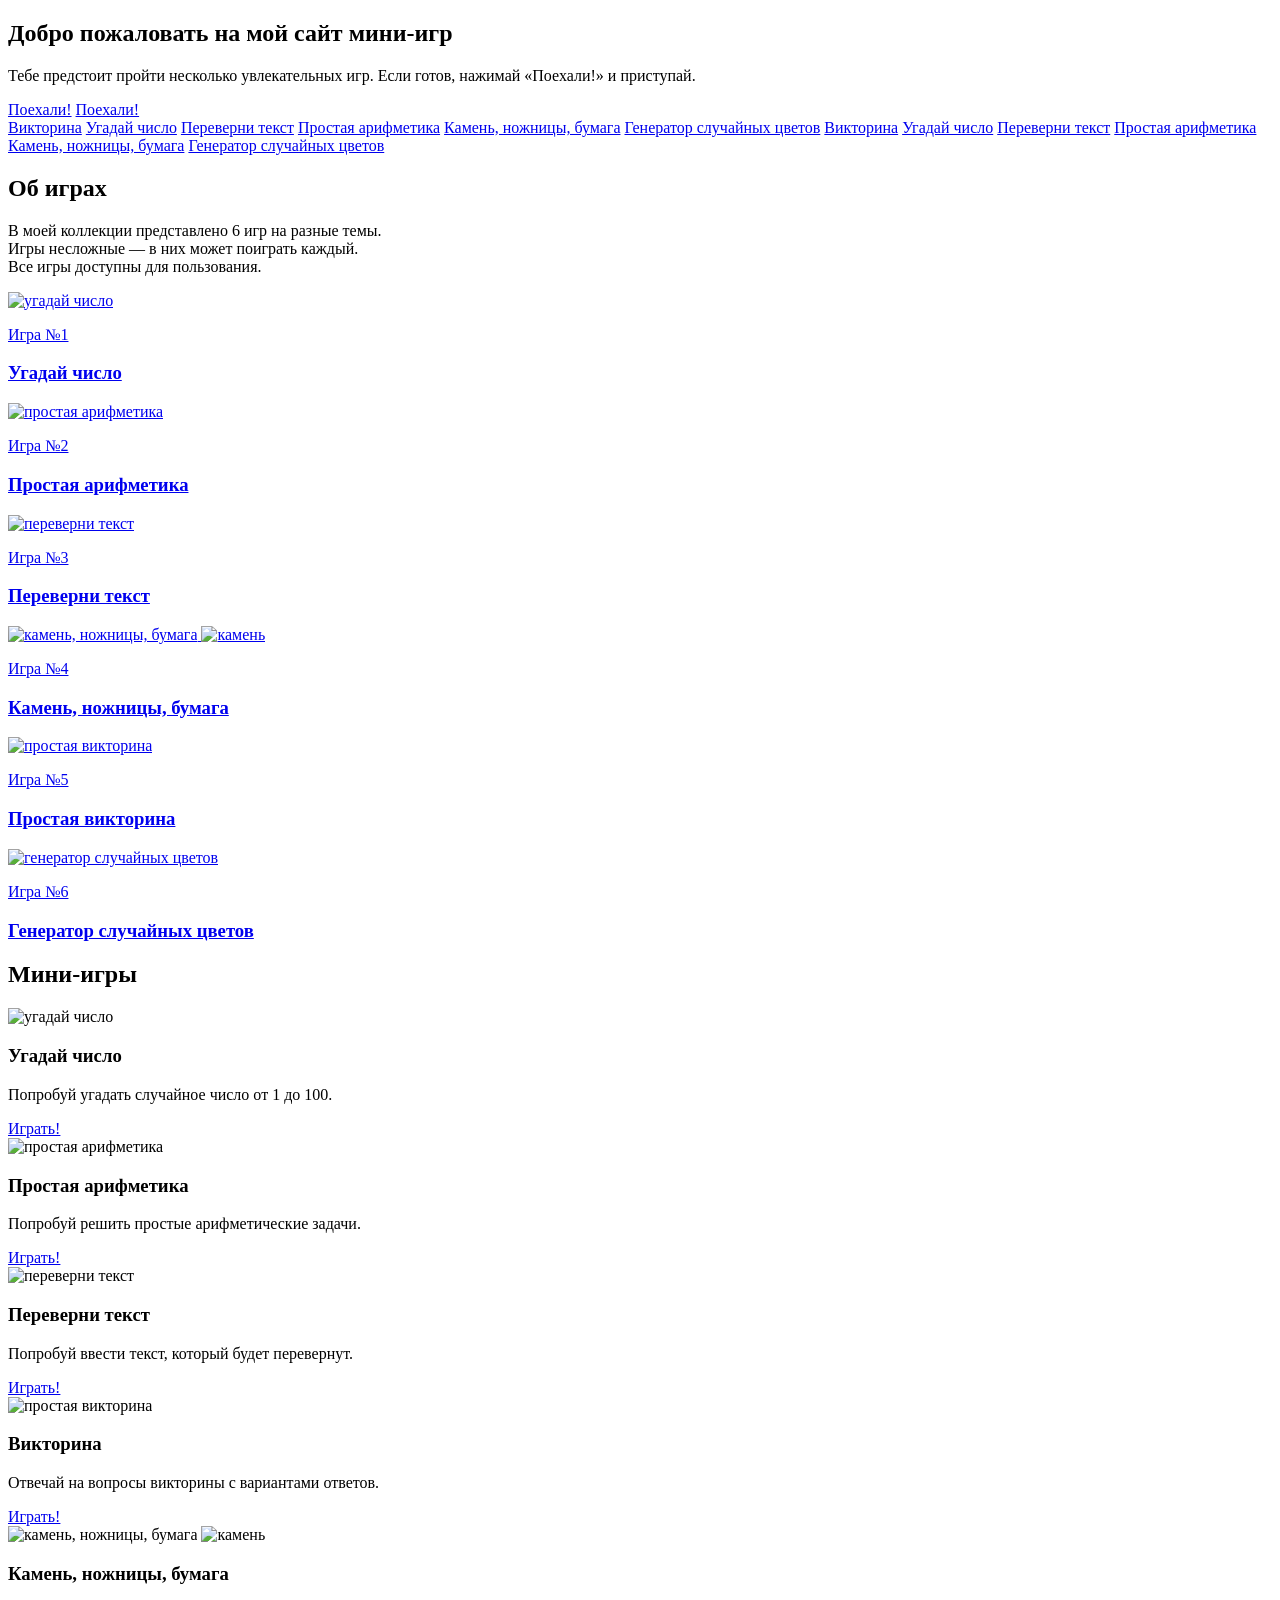
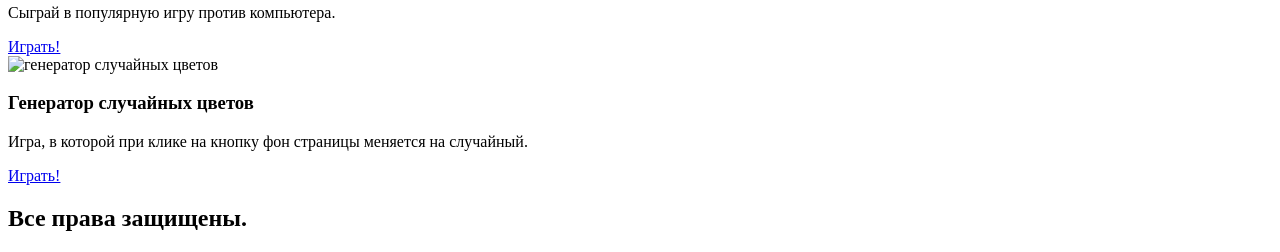
==== index.html @ 5553cb38 "unnecessary code removed" ====
<!DOCTYPE html>
<html lang="ru">
<head>
  <meta charset="UTF-8">
  <meta name="viewport" content="width=device-width, initial-scale=1.0">
  <link rel="preconnect" href="https://fonts.googleapis.com">
  <link rel="preconnect" href="https://fonts.gstatic.com" crossorigin>
  <link href="https://fonts.googleapis.com/css2?family=Montserrat:wght@100..900&display=swap" rel="stylesheet">
  <link rel="stylesheet" href="./style.css">
  <title>Мини-игры</title>
</head>

<body>
  <section class="top center">
    <h1 class="top__title">Добро пожаловать на&nbsp;мой сайт мини-игр</h1>
    <p class="top__description">Тебе предстоит пройти несколько увлекательных игр. Если готов, нажимай <span>«Поехали!»</span> и <span>приступай</span>.</p>
    <a class="top__button" href="#about">Поехали!</a>
    <a class="top__button-mobile" href="#mini-games">Поехали!</a>
    <div class="top__container">
      <div class="top__animated">
        <a class="top__string" href="#quiz">Викторина</a>
        <a class="top__string" href="#guess-number">Угадай число</a>
        <a class="top__string" href="#text-turn">Переверни текст</a>
        <a class="top__string" href="#arithmetic">Простая арифметика</a>
        <a class="top__string" href="#rock-paper-scissors">Камень, ножницы, бумага</a>
        <a class="top__string" href="#colour-generator">Генератор случайных цветов</a>
        <a class="top__string" href="#quiz">Викторина</a>
        <a class="top__string" href="#guess-number">Угадай число</a>
        <a class="top__string" href="#text-turn">Переверни текст</a>
        <a class="top__string" href="#arithmetic">Простая арифметика</a>
        <a class="top__string" href="#rock-paper-scissors">Камень, ножницы, бумага</a>
        <a class="top__string" href="#colour-generator">Генератор случайных цветов</a>
      </div>
    </div>
  </section>
  
  <section class="about center" id="about">
    <h2 class="about__title">Об играх</h2>
    <p>В моей коллекции представлено 6 игр на разные темы. <br>Игры несложные — в них может поиграть каждый. <br>Все игры доступны для пользования.
    </p>
    <div class="about__content">
      <a class="card-mini" href="#guess-number">
        <img src="./img/content/game1.svg" alt="угадай число">
        <div class="card-mini__description">
          <p class="card-mini__number">Игра №1</p>
          <h3 class="card-mini__name">Угадай число</h3>
        </div>
      </a>
      
      <a class="card-mini" href="#arithmetic">
        <img src="./img/content/game2.svg" alt="простая арифметика">
        <div class="card-mini__description">
          <p class="card-mini__number">Игра №2</p>
          <h3 class="card-mini__name">Простая арифметика</h3>
        </div>
      </a>
      
      <a class="card-mini" href="#text-turn">
        <img src="./img/content/game3.svg" alt="переверни текст">
        <div class="card-mini__description">
          <p class="card-mini__number">Игра №3</p>
          <h3 class="card-mini__name">Переверни текст</h3>
        </div>
      </a>
      
      <a class="card-mini" href="#rock-paper-scissors">
        <div class="back">
          <img class="back" src="./img/content/game4.svg" alt="камень, ножницы, бумага">
          <img class="front" src="./img/content/game4-add.png" alt="камень">
        </div>
        <div class="card-mini__description">
          <p class="card-mini__number">Игра №4</p>
          <h3 class="card-mini__name">Камень, ножницы, бумага</h3>
        </div>
      </a>
      
      <a class="card-mini" href="#quiz">
        <img src="./img/content/game5.svg" alt="простая викторина">
        <div class="card-mini__description">
          <p class="card-mini__number">Игра №5</p>
          <h3 class="card-mini__name">Простая викторина</h3>
        </div>
      </a>
      
      <a class="card-mini" href="#colour-generator">
        <img src="./img/content/game6.svg" alt="генератор случайных цветов">
        <div class="card-mini__description">
          <p class="card-mini__number">Игра №6</p>
          <h3 class="card-mini__name">Генератор случайных цветов</h3>
        </div>
      </a>
    </div>
  </section>

  <section class="mini-games center" id="mini-games">
    <h2 class="about__title">Мини-игры</h2>
    <div class="mini-games__content">
      <article class="card" id="guess-number">
        <img src="./img/content/game1.svg" alt="угадай число">
        <div class="card__description">
          <h3 class="card__name">Угадай число</h3>
          <p class="card__text">Попробуй угадать случайное число&nbsp;от&nbsp;1&nbsp;до&nbsp;100.</p>
          <a class="card__button" href="./all-games/guess-number.html">Играть!</a>
        </div>
      </article>
      
      <article class="card" id="arithmetic">
        <img src="./img/content/game2.svg" alt="простая арифметика">
        <div class="card__description">
          <h3 class="card__name">Простая арифметика</h3>
          <p class="card__text">Попробуй решить простые арифметические задачи.</p>
          <a class="card__button" href="./all-games/arithmetic.html">Играть!</a>
        </div>
      </article>
      
      <article class="card" id="text-turn">
        <img src="./img/content/game3.svg" alt="переверни текст">
        <div class="card__description">
          <h3 class="card__name">Переверни текст</h3>
          <p class="card__text">Попробуй ввести текст, который будет&nbsp;перевернут.</p>
          <a class="card__button" href="./all-games/text-turn.html">Играть!</a>
        </div>
      </article>
   
      <article class="card" id="quiz">
        <img src="./img/content/game5.svg" alt="простая викторина">
        <div class="card__description">
          <h3 class="card__name">Викторина</h3>
          <p class="card__text">Отвечай на вопросы викторины с&nbsp;вариантами ответов.</p>
          <a class="card__button" href="./all-games/quiz.html">Играть!</a>
        </div>
      </article>
      
      <article class="card" id="rock-paper-scissors">
        <div class="back">
          <img src="./img/content/game4.svg" alt="камень, ножницы, бумага">
          <img class="front" src="./img/content/game4-add.png" alt="камень">
        </div>
        <div class="card__description">
          <h3 class="card__name">Камень, ножницы, бумага</h3>
          <p class="card__text">Сыграй в популярную игру против&nbsp;компьютера.</p>
          <a class="card__button" href="./all-games/rock-paper-scissors.html">Играть!</a>
        </div>
      </article>
      
      <article class="card" id="colour-generator">
        <img src="./img/content/game6.svg" alt="генератор случайных цветов">
        <div class="card__description">
          <h3 class="card__name">Генератор случайных цветов</h3>
          <p class="card__text">Игра, в которой при клике на кнопку фон страницы меняется на случайный.</p>
          <a class="card__button" href="./all-games/colour-generator.html">Играть!</a>
        </div>
      </article>
    </div>
  </section>

  <footer class="footer center">
    <h2 class="footer__title">Все права защищены.</h2>
  </footer>
  
</body>
</html>
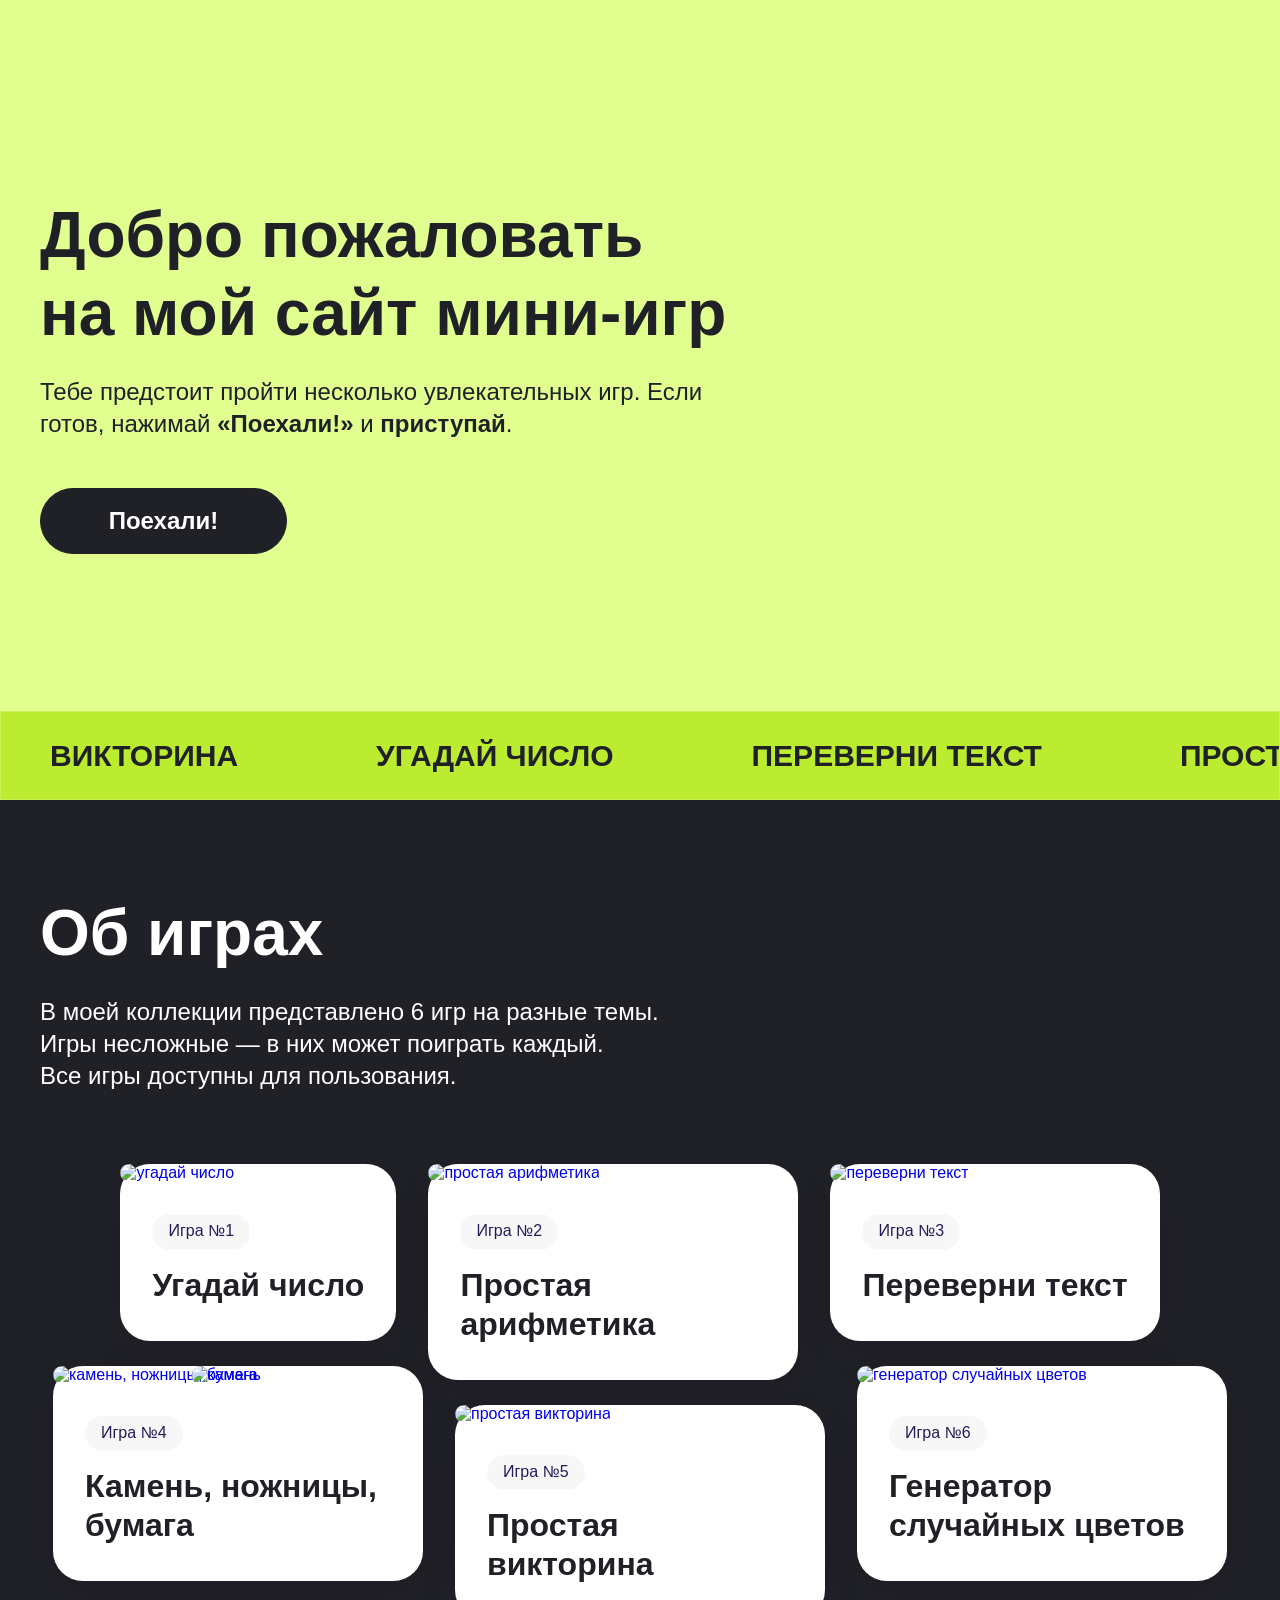
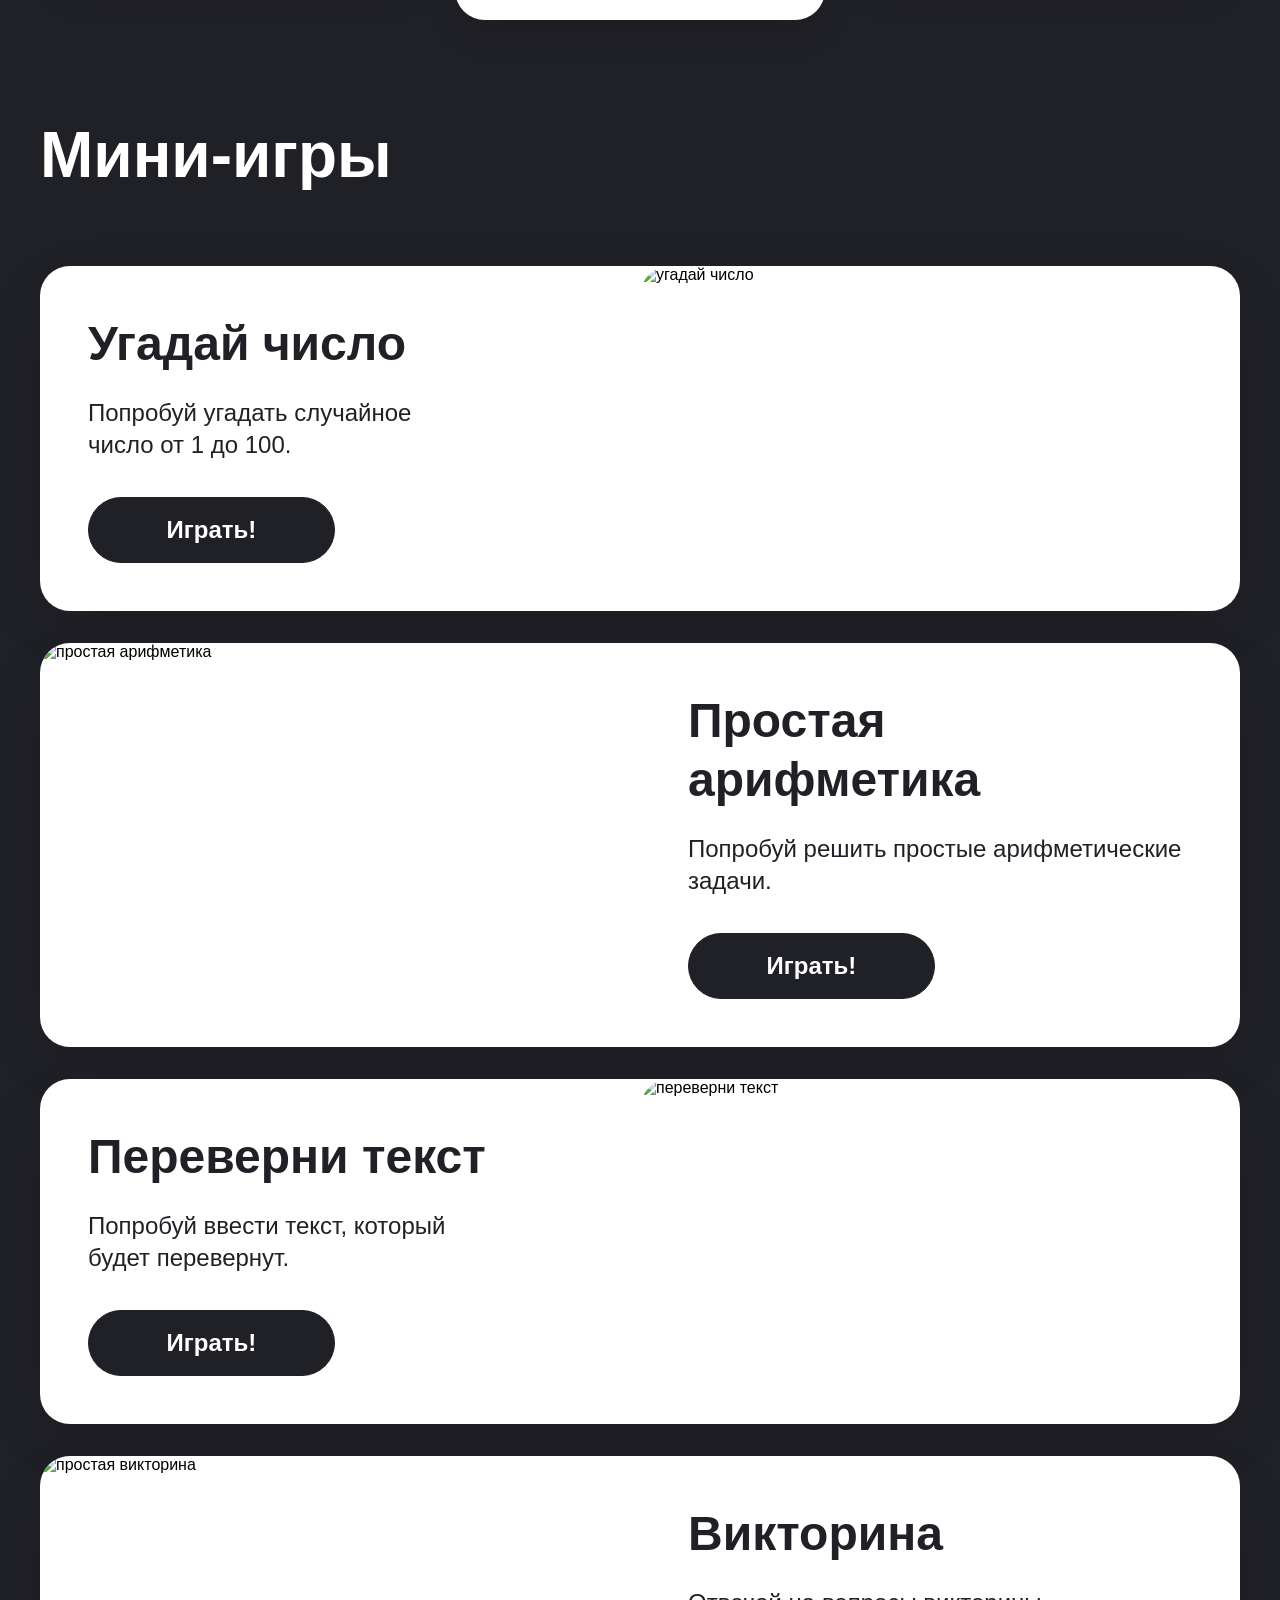
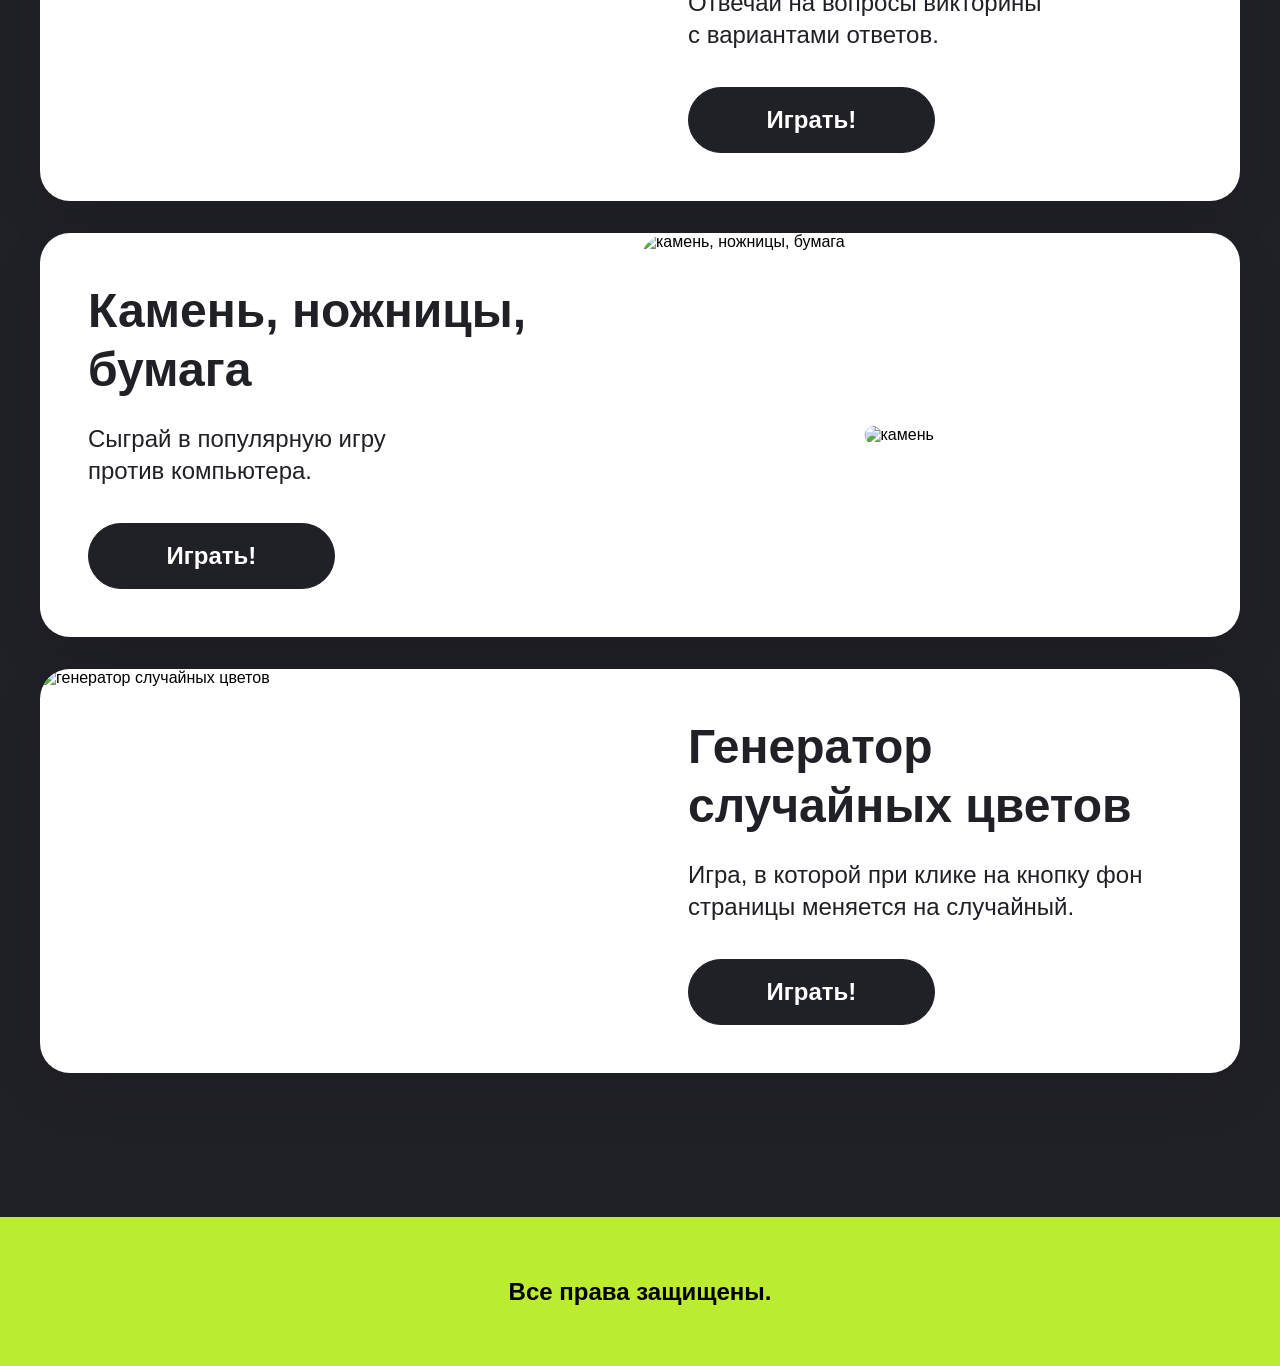
==== commit e7b611ef: "добавлен README.md и иконка favicon.svg" ====
--- a/index.html
+++ b/index.html
@@ -3,6 +3,7 @@
 <head>
   <meta charset="UTF-8">
   <meta name="viewport" content="width=device-width, initial-scale=1.0">
+  <link rel="icon" type="image/svg+xml" href="./favicon.svg">
   <link rel="preconnect" href="https://fonts.googleapis.com">
   <link rel="preconnect" href="https://fonts.gstatic.com" crossorigin>
   <link href="https://fonts.googleapis.com/css2?family=Montserrat:wght@100..900&display=swap" rel="stylesheet">
--- a/style.css
+++ b/style.css
@@ -0,0 +1,626 @@
+@keyframes scrollText {
+  0% {
+    transform: translateX(0);
+  }
+  100% {
+    transform: translateX(-3050px);
+  }
+}
+@keyframes scrollTextTablet {
+  0% {
+    transform: translateX(0);
+  }
+  100% {
+    transform: translateX(-2605px);
+  }
+}
+@keyframes scrollTextMobile {
+  0% {
+    transform: translateX(0);
+  }
+  100% {
+    transform: translateX(-1872px);
+  }
+}
+.card__button, .top__button {
+  text-decoration: none;
+  display: flex;
+  justify-content: center;
+  align-items: center;
+  width: 247px;
+  height: 66px;
+  border: 1px solid rgb(32, 32, 39);
+  border-radius: 60px;
+  background: rgb(32, 32, 39);
+  color: rgb(255, 255, 255);
+  font-size: 24px;
+  font-weight: 600;
+  line-height: 141.69%;
+  transition: all 0.2s;
+}
+.card__button:hover, .top__button:hover {
+  background: #FFFFFF;
+  color: rgb(32, 32, 39);
+  cursor: pointer;
+}
+
+* {
+  margin: 0;
+  padding: 0;
+  box-sizing: border-box;
+  font-family: "Montserrat", Arial, Helvetica, sans-serif;
+}
+
+html {
+  scroll-behavior: smooth;
+}
+
+h1,
+h2 {
+  font-size: 64px;
+  font-weight: 700;
+  line-height: 78px;
+  letter-spacing: 0px;
+  text-align: left;
+}
+
+a {
+  text-decoration: none;
+}
+
+.center {
+  padding-left: calc(50% - 600px);
+  padding-right: calc(50% - 600px);
+}
+
+.top {
+  position: relative;
+  padding-top: 196px;
+  min-height: 800px;
+  background-color: #E1FF8F;
+  background-image: url(./img/decoration/stars-1.svg), url(./img/decoration/star-big-1.svg), url(./img/decoration/stars-2.svg);
+  background-position: 63px 69px, calc(100% + 489px) calc(100% - 3px), calc(100% - 344px) calc(100% - 149px);
+  background-repeat: no-repeat;
+}
+
+.top__title {
+  color: rgb(32, 32, 39);
+  max-width: 768px;
+}
+.top__description {
+  margin-top: 24px;
+  margin-bottom: 48px;
+  max-width: 720px;
+  color: rgb(32, 32, 39);
+  font-size: 24px;
+  font-weight: 400;
+  line-height: 32px;
+  letter-spacing: 0px;
+}
+.top__description span {
+  font-weight: 600;
+}
+.top__button-mobile {
+  display: none;
+}
+.top__container {
+  width: 100%;
+  position: absolute;
+  left: 0;
+  bottom: 0;
+  border: 1px solid rgba(255, 255, 255, 0.2);
+  backdrop-filter: blur(50px);
+  background: rgb(188, 236, 48);
+  overflow: hidden;
+}
+.top__animated {
+  display: flex;
+  flex-direction: row;
+  gap: 138px;
+  padding-left: 49px;
+  padding-right: 87px;
+  white-space: nowrap;
+  animation: scrollText 24s linear infinite;
+}
+.top__string {
+  position: relative;
+  display: block;
+  margin-top: 27px;
+  margin-bottom: 27px;
+  font-size: 30px;
+  font-weight: 700;
+  line-height: 110%;
+  letter-spacing: 4%;
+  text-transform: uppercase;
+  color: rgb(32, 32, 39);
+}
+.top__string::after {
+  content: url(./img/decoration/star-single.svg);
+  right: -87px;
+  position: absolute;
+}
+
+.about {
+  padding-top: 94px;
+  padding-bottom: 50px;
+  background-color: rgb(32, 32, 39);
+  background-image: url(./img/decoration/stars-3.svg), url(./img/decoration/star-big-2.svg);
+  background-position: 25px 770px, calc(100% + 108px) 111px;
+  background-repeat: no-repeat;
+}
+
+.about__title {
+  margin-bottom: 24px;
+  color: rgb(255, 255, 255);
+  font-size: 64px;
+  font-weight: 700;
+  line-height: 78px;
+}
+.about p {
+  color: rgb(255, 255, 255);
+  font-size: 24px;
+  font-weight: 400;
+  line-height: 32px;
+}
+.about__content {
+  margin-top: 72px;
+  display: flex;
+  justify-content: center;
+  flex-wrap: wrap;
+  gap: 25px 32px;
+}
+.about .card-mini {
+  max-width: 378px;
+  height: -moz-fit-content;
+  height: fit-content;
+  display: block;
+  background-color: rgb(255, 255, 255);
+  border-radius: 30px;
+  box-shadow: 0px 12.61px 42.25px -7.57px rgba(0, 0, 0, 0.13);
+  transition: all 0.4s;
+}
+.about .card-mini:nth-child(6n+6), .about .card-mini:nth-child(6n+4) {
+  margin-top: -39px;
+}
+.about .card-mini:hover {
+  scale: 1.0745;
+  box-shadow: 0px 13.55px 45.41px -8.13px rgba(0, 0, 0, 0.13);
+}
+.about .card-mini__description {
+  margin: 32px;
+  margin-bottom: 36px;
+  display: flex;
+  flex-direction: column;
+  gap: 16px;
+}
+.about .card-mini__number {
+  display: block;
+  width: -moz-fit-content;
+  width: fit-content;
+  border-radius: 52.58px;
+  background: rgb(247, 247, 247);
+  color: rgb(39, 26, 88);
+  font-size: 16px;
+  font-weight: 500;
+  line-height: 110%;
+  padding: 8px 16px 10px 16px;
+}
+.about .card-mini__name {
+  max-width: 306px;
+  color: rgb(32, 32, 39);
+  font-size: 32px;
+  font-weight: 700;
+  line-height: 39px;
+}
+.about .card-mini img {
+  width: 100%;
+  border-radius: 30px;
+}
+.about .card-mini .back {
+  position: relative;
+}
+.about .card-mini .front {
+  width: 25.17%;
+  position: absolute;
+  top: 50%;
+  left: 50%;
+  transform: translate(-50%, -50%);
+}
+
+.mini-games {
+  padding-top: 46px;
+  padding-bottom: 144px;
+  background-color: rgb(32, 32, 39);
+  background-image: url(./img/decoration/stars-4.svg), url(./img/decoration/stars-5.svg);
+  background-position: calc(100% - 45px) 93px, calc(100% - 52px) calc(100% - 45px);
+  background-repeat: no-repeat;
+}
+.mini-games__content {
+  margin-top: 72px;
+  display: flex;
+  flex-direction: column;
+  gap: 32px;
+}
+
+.card {
+  border-radius: 30px;
+  box-shadow: 0px 20px 67px -12px rgba(0, 0, 0, 0.13);
+  background: rgb(255, 255, 255);
+  display: flex;
+}
+.card img {
+  width: 50%;
+  border-radius: 30px;
+}
+.card .back {
+  width: 50%;
+  position: relative;
+  display: flex;
+}
+.card .back img {
+  width: 100%;
+}
+.card .back .front {
+  width: 25.17%;
+  position: absolute;
+  top: 50%;
+  left: 50%;
+  transform: translate(-50%, -50%);
+}
+.card__description {
+  width: 50%;
+  padding: 48px;
+  display: flex;
+  flex-direction: column;
+  gap: 24px;
+}
+.card__name {
+  max-width: 459px;
+  color: rgb(32, 32, 39);
+  font-size: 48px;
+  font-weight: 700;
+  line-height: 59px;
+}
+.card__text {
+  color: rgb(32, 32, 39);
+  font-size: 24px;
+  font-weight: 400;
+  line-height: 32px;
+}
+.card__button {
+  margin-top: 12px;
+}
+.card:nth-child(2n+1) {
+  display: flex;
+  flex-direction: row-reverse;
+}
+
+.footer {
+  background-color: #BCEC30;
+  padding: 60px 0;
+}
+.footer__title {
+  color: rgb(0, 0, 0);
+  font-size: 24px;
+  font-weight: 600;
+  line-height: 29px;
+  text-align: center;
+}
+
+.game1 {
+  filter: hue-rotate(170deg);
+}
+
+.game2 {
+  filter: hue-rotate(-24deg);
+}
+
+.game3 {
+  filter: hue-rotate(160deg);
+}
+
+.game4 {
+  filter: hue-rotate(8deg);
+}
+
+.game5 {
+  filter: hue-rotate(293deg);
+}
+.game5 .top__title {
+  max-width: 624px;
+}
+
+.game6 {
+  background-color: rgb(255, 255, 128);
+  background-image: url(./img/decoration/stars-1-transp.svg), url(./img/decoration/star-big-1-transp.svg), url(./img/decoration/stars-2-transp.svg);
+  padding-bottom: 88px;
+}
+.game6 .top__title {
+  max-width: 744px;
+}
+.game6 #colorGenerator {
+  font-weight: 400;
+}
+
+.tohomepage {
+  margin-left: 24px;
+  margin-top: 32px;
+  text-decoration: none;
+  display: flex;
+  width: -moz-fit-content;
+  width: fit-content;
+  gap: 8px;
+  justify-content: left;
+  align-items: center;
+  height: 40px;
+  color: rgb(0, 0, 0);
+  font-size: 24px;
+  font-weight: 400;
+  transition: all 0.2s;
+}
+.tohomepage img {
+  height: 22px;
+}
+.tohomepage:hover {
+  filter: opacity(0.5);
+}
+
+@media (max-width: 1240px) {
+  .center {
+    padding-left: calc(50% - 480px);
+    padding-right: calc(50% - 480px);
+  }
+  .top {
+    min-height: 720px;
+  }
+  .about .card-mini:nth-child(6n+6), .about .card-mini:nth-child(6n+4) {
+    margin-top: 0px;
+  }
+  .about .card-mini:nth-child(6n+3) {
+    margin-top: -39px;
+  }
+  .about .card-mini:nth-child(6n+5) {
+    margin-top: -117px;
+  }
+  .mini-games .card__description {
+    padding: 29.04px 29.04px 32.67px 29.04px;
+    gap: 16px;
+  }
+  .mini-games .card__name {
+    max-width: 382px;
+    font-size: 40px;
+    line-height: 46px;
+  }
+  .mini-games .card__button {
+    height: 55px;
+  }
+}
+@media (max-width: 1024px) {
+  h1,
+  h2 {
+    font-size: 48px;
+    line-height: 49px;
+  }
+  .center {
+    padding-left: calc(50% - 393px);
+    padding-right: calc(50% - 393px);
+  }
+  .top {
+    display: flex;
+    flex-direction: column;
+    align-items: center;
+    padding-top: 147px;
+    padding-bottom: 182px;
+    background-image: url(./img/decoration/stars-small-1.svg), url(./img/decoration/star-big-3.svg), url(./img/decoration/stars-small-2.svg);
+    background-position: 37px 64px, calc(100% + 91px) -87px, calc(100% - 34px) calc(100% - 79px);
+  }
+  .top__title {
+    text-align: center;
+  }
+  .top p {
+    text-align: center;
+  }
+  .top__button {
+    display: none;
+  }
+  .top__button-mobile {
+    text-decoration: none;
+    display: flex;
+    justify-content: center;
+    align-items: center;
+    width: 247px;
+    height: 66px;
+    border: 1px solid rgb(32, 32, 39);
+    border-radius: 60px;
+    background: rgb(32, 32, 39);
+    color: rgb(255, 255, 255);
+    font-size: 24px;
+    font-weight: 600;
+    line-height: 141.69%;
+  }
+  .top .tohomepage {
+    margin-left: -8px;
+  }
+  .top__animated {
+    animation: scrollTextTablet 24s linear infinite;
+  }
+  .top__string {
+    margin-top: 16px;
+    margin-bottom: 16px;
+    font-size: 24px;
+    line-height: 100%;
+    letter-spacing: 4%;
+  }
+  .top__string::after {
+    top: -6px;
+    scale: 0.8;
+  }
+  .about {
+    display: none;
+  }
+  .mini-games .card__name {
+    font-size: 32px;
+    line-height: 39px;
+  }
+  .mini-games .card__text {
+    font-size: 20px;
+    line-height: 20px;
+  }
+  .mini-games .card__button {
+    height: 55px;
+    width: 100%;
+    font-size: 20px;
+    margin-top: 16px;
+  }
+  .game6 {
+    background-image: url(./img/decoration/stars-small-1-transp.svg), url(./img/decoration/star-big-3-transp.svg), url(./img/decoration/stars-small-2-transp.svg);
+  }
+}
+@media (max-width: 833px) {
+  .center {
+    padding-left: 40px;
+    padding-right: 40px;
+  }
+  .top {
+    min-height: 100vw;
+  }
+  .top__button {
+    display: none;
+  }
+  .top__button-mobile {
+    text-decoration: none;
+    display: flex;
+    justify-content: center;
+    align-items: center;
+    max-width: 285px;
+    height: 66px;
+    border: 1px solid rgb(32, 32, 39);
+    border-radius: 60px;
+    background: rgb(32, 32, 39);
+    color: rgb(255, 255, 255);
+    font-size: 24px;
+    font-weight: 600;
+    line-height: 141.69%;
+  }
+  .mini-games {
+    padding-top: 48.34px;
+    background: rgb(32, 32, 39);
+    padding-bottom: 48px;
+  }
+  .mini-games__content {
+    margin-top: 48px;
+    gap: 24px;
+  }
+  .mini-games .about__title {
+    font-size: 40px;
+    line-height: 49px;
+  }
+  .mini-games .card__text {
+    font-size: 16px;
+  }
+  .mini-games .card__button {
+    font-size: 16px;
+  }
+  .mini-games .card__button:hover {
+    background: rgb(32, 32, 39);
+    color: rgb(255, 255, 255);
+  }
+  .footer {
+    padding: 40px 0;
+  }
+  .footer__title {
+    font-size: 16px;
+    line-height: 20px;
+  }
+}
+@media (max-width: 767px) {
+  .center {
+    padding-left: 16px;
+    padding-right: 16px;
+  }
+  .top__title {
+    font-size: 40px;
+  }
+  .top p {
+    margin-bottom: 36px;
+    font-size: 16px;
+    line-height: 20px;
+  }
+  .top__button-mobile {
+    width: 285px;
+    height: 55px;
+    border: 1px solid rgb(32, 32, 39);
+    border-radius: 60px;
+    background: rgb(32, 32, 39);
+    color: rgb(255, 255, 255);
+    font-size: 16px;
+    font-weight: 600;
+    line-height: 141.69%;
+  }
+  .top .tohomepage {
+    margin-left: 0;
+    margin-top: 8px;
+    font-size: 16px;
+  }
+  .top .tohomepage img {
+    display: none;
+  }
+  .top__animated {
+    padding-left: 32px;
+    gap: 90px;
+    animation: scrollTextMobile 24s linear infinite;
+  }
+  .top__string {
+    margin-top: 16px;
+    margin-bottom: 16px;
+    font-size: 16px;
+    line-height: 17.6px;
+  }
+  .top__string::after {
+    right: -64px;
+    top: -10px;
+    scale: 0.55;
+  }
+  .mini-games__content {
+    align-items: center;
+  }
+  .mini-games .card {
+    flex-direction: column;
+    max-width: 420px;
+  }
+  .mini-games .card img,
+  .mini-games .card .back {
+    width: 100%;
+    margin-bottom: -1px;
+  }
+  .mini-games .card__description {
+    width: 100%;
+  }
+}
+@media (max-width: 425px) {
+  .top p {
+    max-width: 296px;
+  }
+}
+@media (max-width: 296px) {
+  .top__button-mobile,
+  .card {
+    width: 96%;
+  }
+  .mini-games .about__title {
+    font-size: 22px;
+    line-height: 24px;
+  }
+  .mini-games .card__name {
+    font-size: 22px;
+    line-height: 24px;
+  }
+  .top__title {
+    width: auto;
+    font-size: 22px;
+    line-height: 24px;
+  }
+  .top__container {
+    display: none;
+  }
+}/*# sourceMappingURL=style.css.map */
